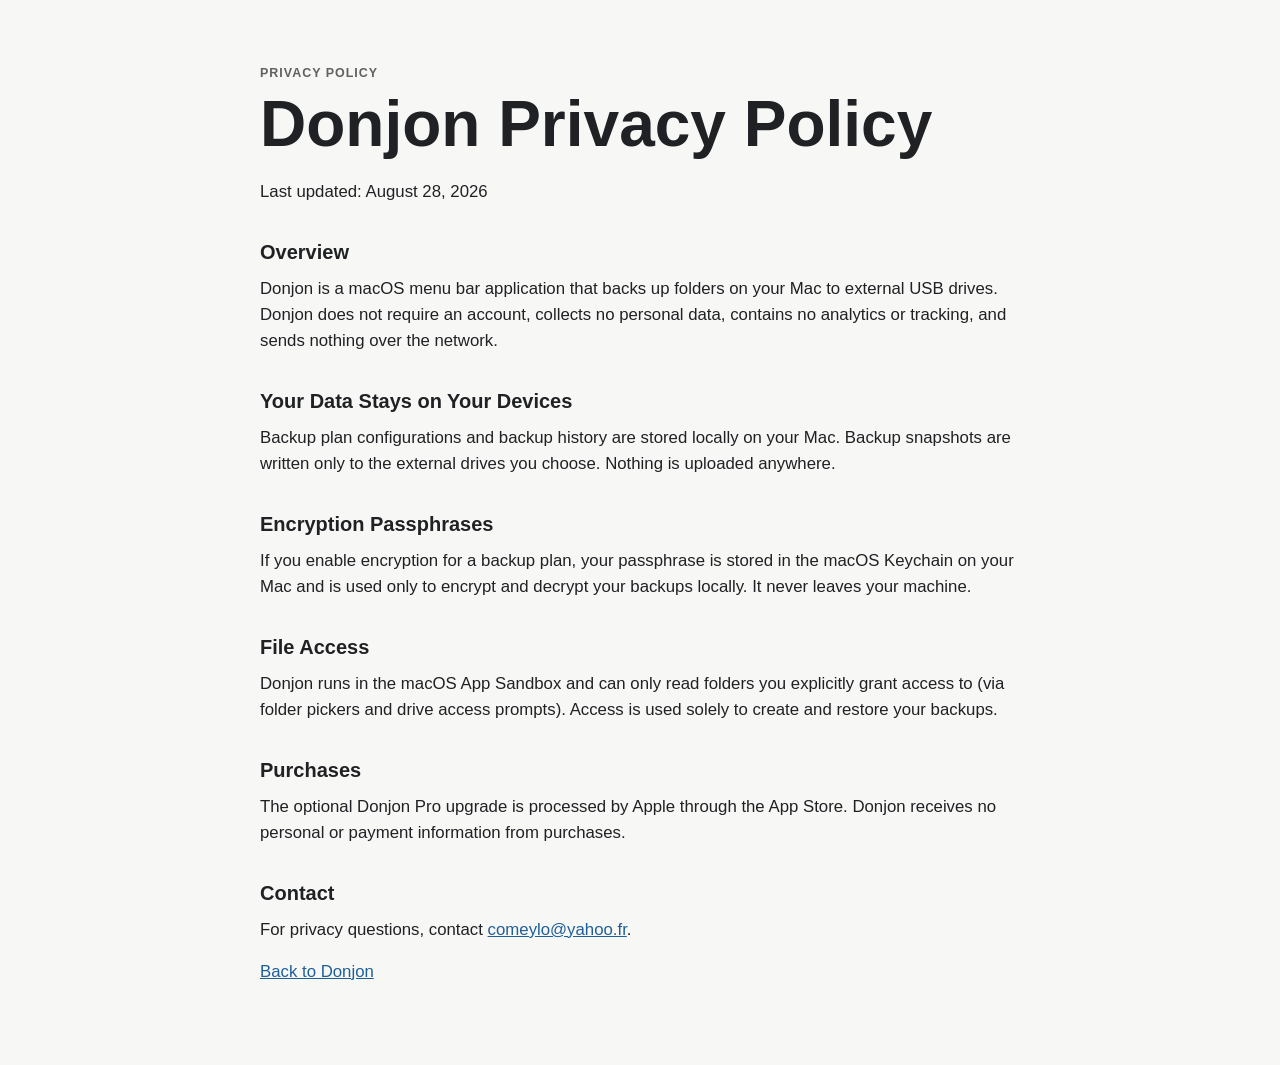
==== privacy.html @ de8a7a45 "Add privacy.html" ====
<!doctype html>
<html lang="en">
<head>
  <meta charset="utf-8">
  <meta name="viewport" content="width=device-width, initial-scale=1">
  <title>Donjon Privacy Policy</title>
  <link rel="stylesheet" href="style.css">
</head>
<body>
  <main class="page">
    <p class="eyebrow">Privacy Policy</p>
    <h1>Donjon Privacy Policy</h1>
    <p>Last updated: August 28, 2026</p>

    <h2>Overview</h2>
    <p>Donjon is a macOS menu bar application that backs up folders on your Mac to external USB drives. Donjon does not require an account, collects no personal data, contains no analytics or tracking, and sends nothing over the network.</p>

    <h2>Your Data Stays on Your Devices</h2>
    <p>Backup plan configurations and backup history are stored locally on your Mac. Backup snapshots are written only to the external drives you choose. Nothing is uploaded anywhere.</p>

    <h2>Encryption Passphrases</h2>
    <p>If you enable encryption for a backup plan, your passphrase is stored in the macOS Keychain on your Mac and is used only to encrypt and decrypt your backups locally. It never leaves your machine.</p>

    <h2>File Access</h2>
    <p>Donjon runs in the macOS App Sandbox and can only read folders you explicitly grant access to (via folder pickers and drive access prompts). Access is used solely to create and restore your backups.</p>

    <h2>Purchases</h2>
    <p>The optional Donjon Pro upgrade is processed by Apple through the App Store. Donjon receives no personal or payment information from purchases.</p>

    <h2>Contact</h2>
    <p>For privacy questions, contact <a href="mailto:comeylo@yahoo.fr">comeylo@yahoo.fr</a>.</p>

    <p><a href="index.html">Back to Donjon</a></p>
  </main>
</body>
</html>
---- style.css ----
* {
  box-sizing: border-box;
}

body {
  margin: 0;
  font-family: -apple-system, BlinkMacSystemFont, "Segoe UI", sans-serif;
  color: #202124;
  background: #f7f7f5;
  line-height: 1.55;
}

.page {
  width: min(760px, calc(100% - 32px));
  margin: 0 auto;
  padding: 64px 0;
}

.eyebrow {
  margin: 0 0 8px;
  color: #616161;
  font-weight: 700;
  text-transform: uppercase;
  letter-spacing: 0.08em;
  font-size: 0.78rem;
}

h1 {
  margin: 0 0 20px;
  font-size: clamp(2.25rem, 6vw, 4rem);
  line-height: 1.05;
}

h2 {
  margin: 32px 0 8px;
  font-size: 1.25rem;
}

p {
  margin: 0 0 16px;
  font-size: 1.05rem;
}

a {
  color: #1f5f99;
}

.links {
  display: flex;
  flex-wrap: wrap;
  gap: 12px;
  margin-top: 28px;
}

.links a {
  display: inline-flex;
  align-items: center;
  min-height: 44px;
  padding: 0 18px;
  border: 1px solid #c8c8c8;
  border-radius: 8px;
  color: #202124;
  background: #fff;
  text-decoration: none;
  font-weight: 700;
}
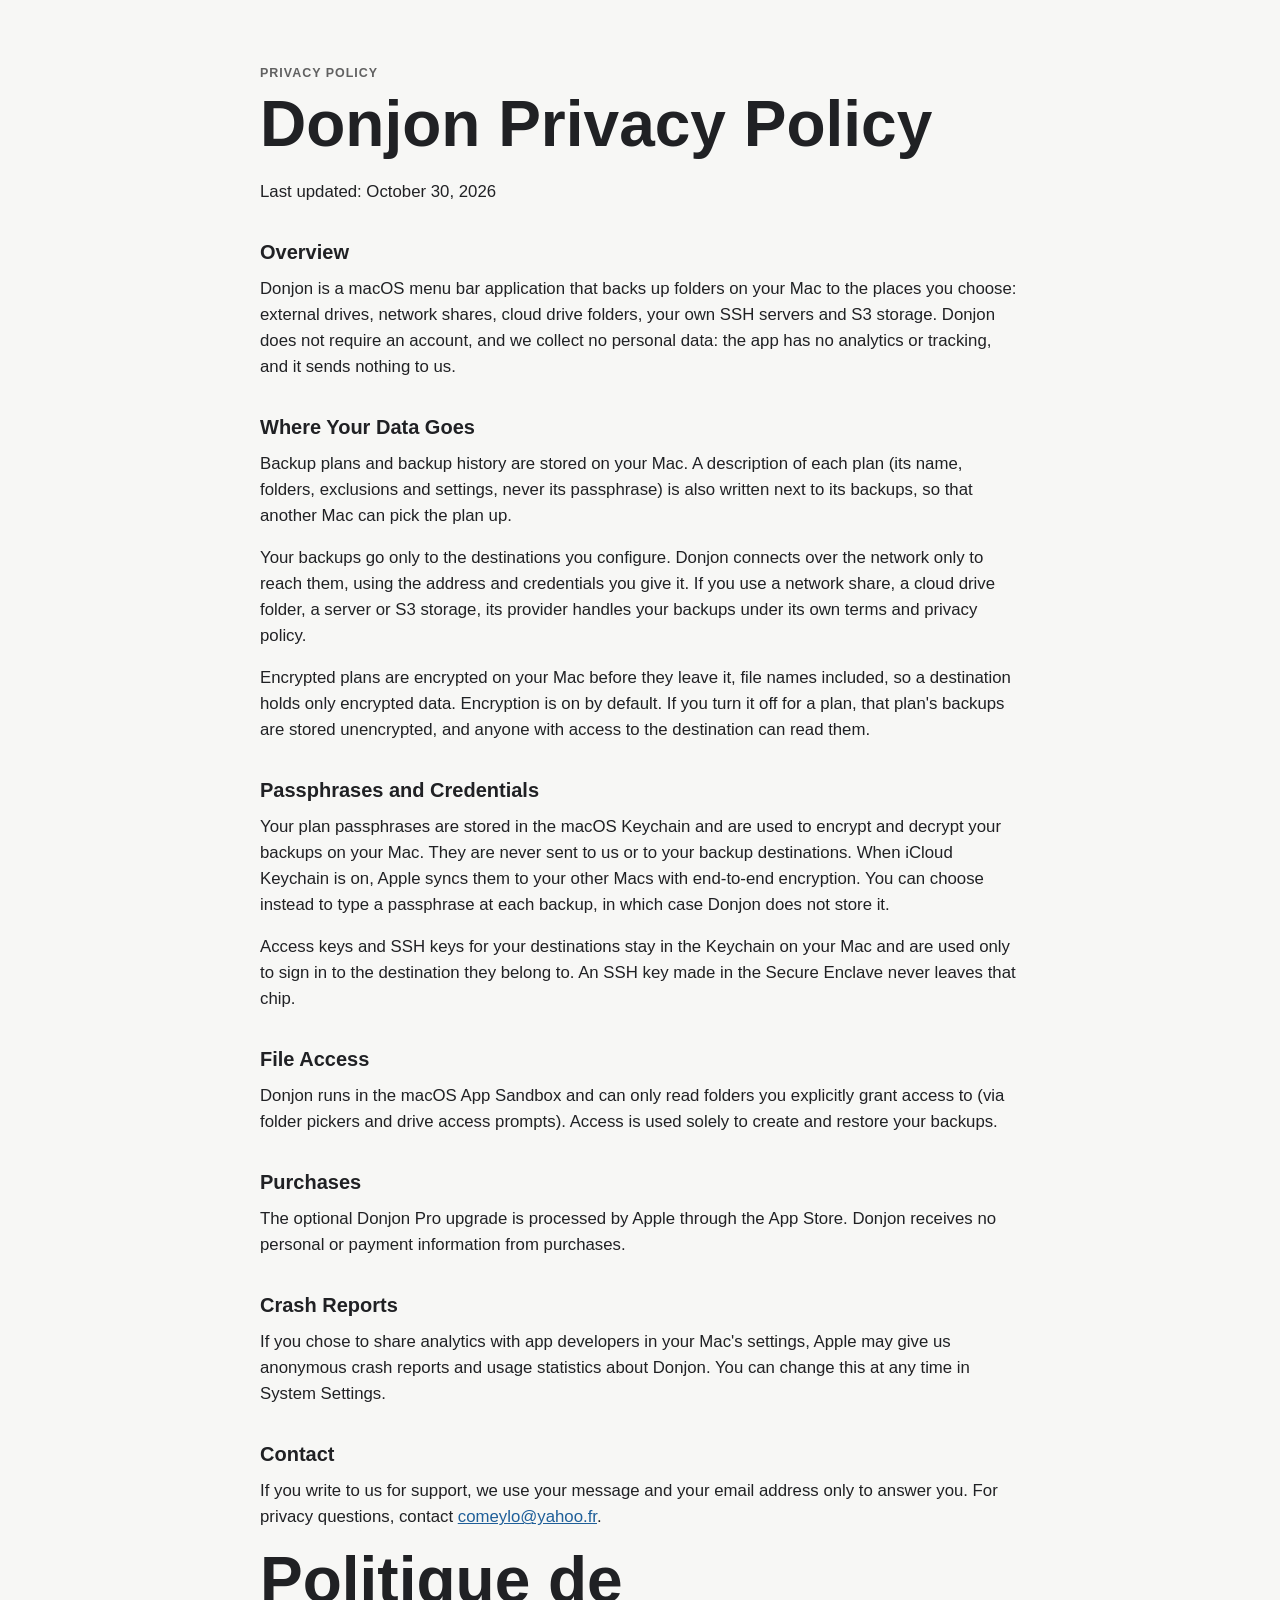
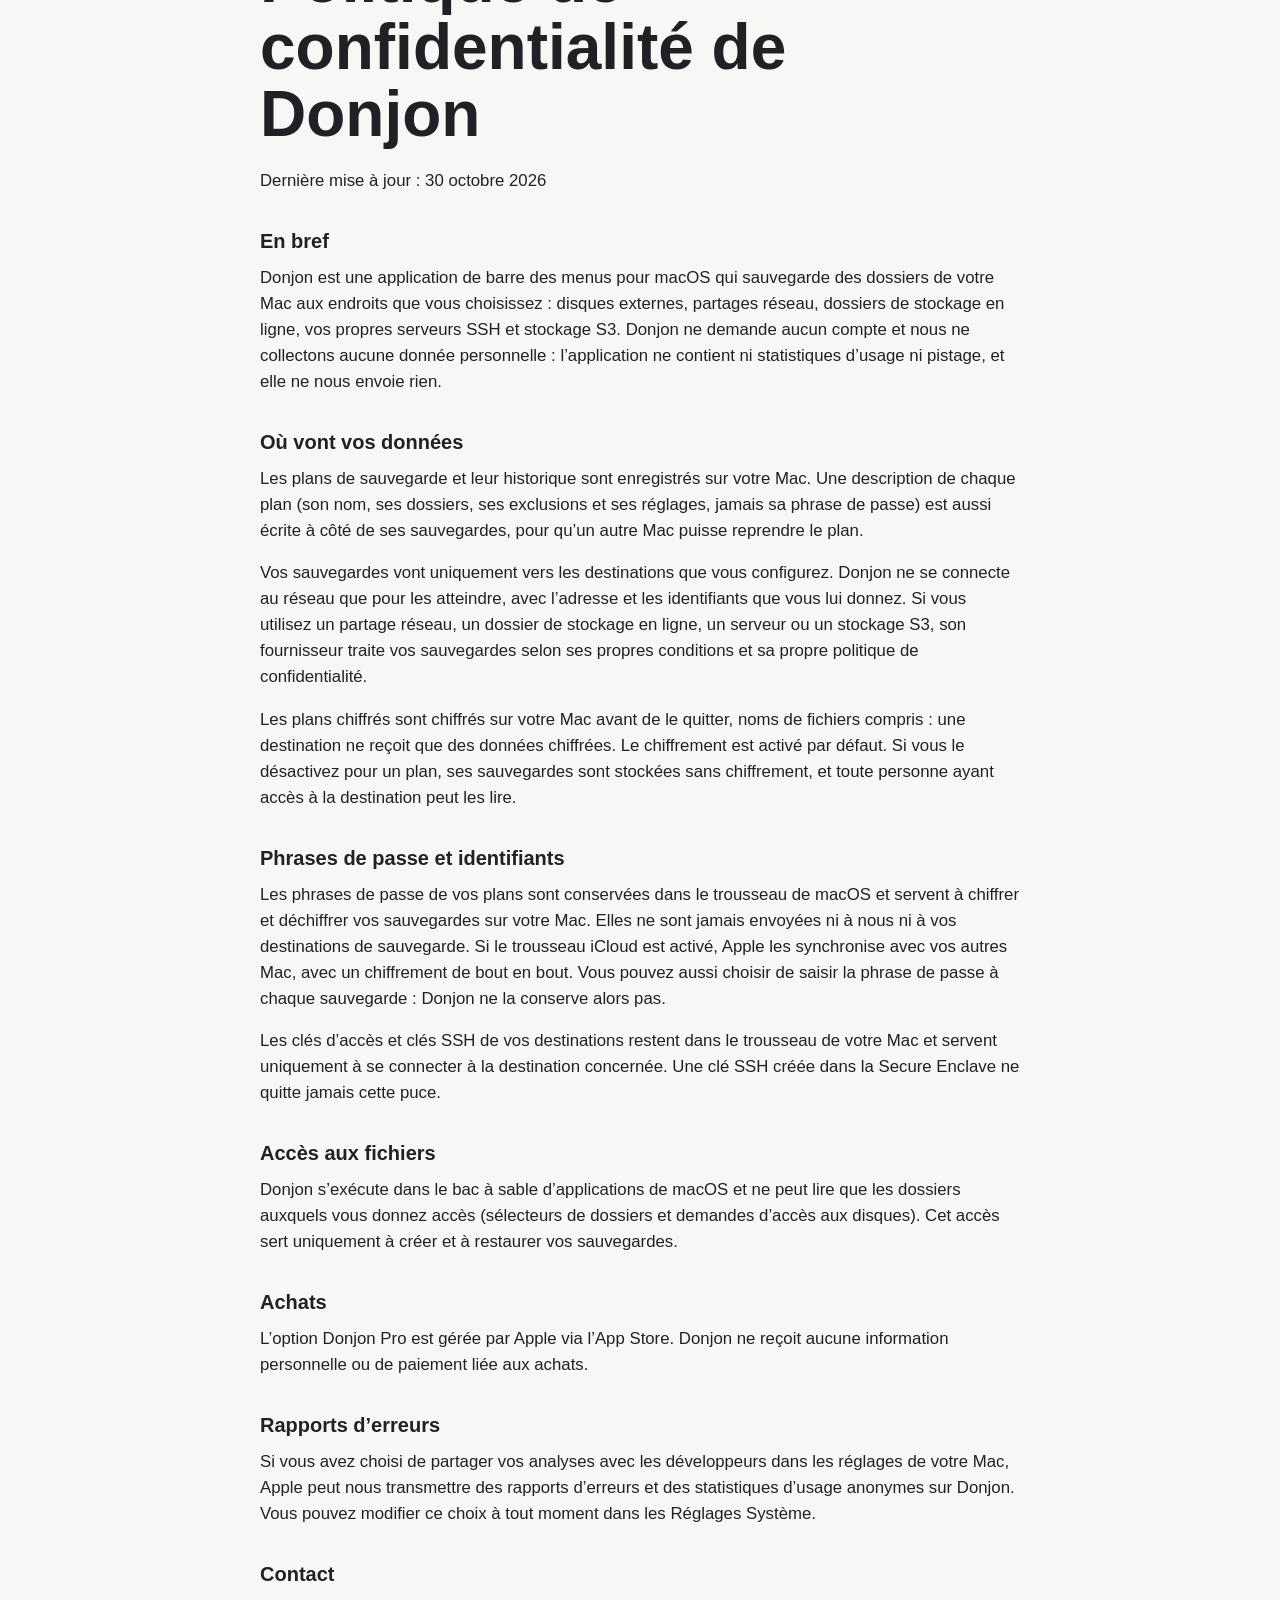
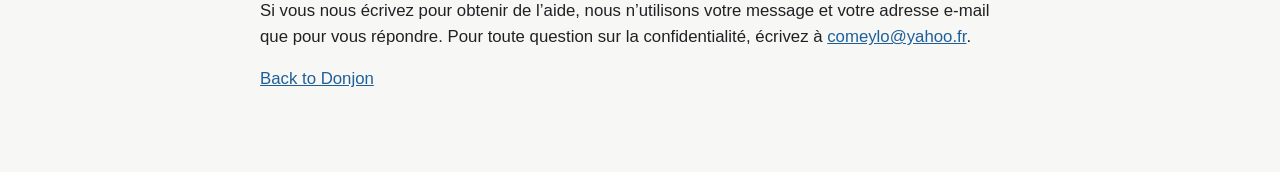
==== commit e3610dcd: "Privacy policy: destinations, iCloud Keychain, credentials (English and French)" ====
--- a/privacy.html
+++ b/privacy.html
@@ -10,16 +10,19 @@
   <main class="page">
     <p class="eyebrow">Privacy Policy</p>
     <h1>Donjon Privacy Policy</h1>
-    <p>Last updated: August 28, 2026</p>
+    <p>Last updated: October 30, 2026</p>
 
     <h2>Overview</h2>
-    <p>Donjon is a macOS menu bar application that backs up folders on your Mac to external USB drives. Donjon does not require an account, collects no personal data, contains no analytics or tracking, and sends nothing over the network.</p>
+    <p>Donjon is a macOS menu bar application that backs up folders on your Mac to the places you choose: external drives, network shares, cloud drive folders, your own SSH servers and S3 storage. Donjon does not require an account, and we collect no personal data: the app has no analytics or tracking, and it sends nothing to us.</p>
 
-    <h2>Your Data Stays on Your Devices</h2>
-    <p>Backup plan configurations and backup history are stored locally on your Mac. Backup snapshots are written only to the external drives you choose. Nothing is uploaded anywhere.</p>
+    <h2>Where Your Data Goes</h2>
+    <p>Backup plans and backup history are stored on your Mac. A description of each plan (its name, folders, exclusions and settings, never its passphrase) is also written next to its backups, so that another Mac can pick the plan up.</p>
+    <p>Your backups go only to the destinations you configure. Donjon connects over the network only to reach them, using the address and credentials you give it. If you use a network share, a cloud drive folder, a server or S3 storage, its provider handles your backups under its own terms and privacy policy.</p>
+    <p>Encrypted plans are encrypted on your Mac before they leave it, file names included, so a destination holds only encrypted data. Encryption is on by default. If you turn it off for a plan, that plan's backups are stored unencrypted, and anyone with access to the destination can read them.</p>
 
-    <h2>Encryption Passphrases</h2>
-    <p>If you enable encryption for a backup plan, your passphrase is stored in the macOS Keychain on your Mac and is used only to encrypt and decrypt your backups locally. It never leaves your machine.</p>
+    <h2>Passphrases and Credentials</h2>
+    <p>Your plan passphrases are stored in the macOS Keychain and are used to encrypt and decrypt your backups on your Mac. They are never sent to us or to your backup destinations. When iCloud Keychain is on, Apple syncs them to your other Macs with end-to-end encryption. You can choose instead to type a passphrase at each backup, in which case Donjon does not store it.</p>
+    <p>Access keys and SSH keys for your destinations stay in the Keychain on your Mac and are used only to sign in to the destination they belong to. An SSH key made in the Secure Enclave never leaves that chip.</p>
 
     <h2>File Access</h2>
     <p>Donjon runs in the macOS App Sandbox and can only read folders you explicitly grant access to (via folder pickers and drive access prompts). Access is used solely to create and restore your backups.</p>
@@ -27,8 +30,40 @@
     <h2>Purchases</h2>
     <p>The optional Donjon Pro upgrade is processed by Apple through the App Store. Donjon receives no personal or payment information from purchases.</p>
 
+    <h2>Crash Reports</h2>
+    <p>If you chose to share analytics with app developers in your Mac's settings, Apple may give us anonymous crash reports and usage statistics about Donjon. You can change this at any time in System Settings.</p>
+
     <h2>Contact</h2>
-    <p>For privacy questions, contact <a href="mailto:comeylo@yahoo.fr">comeylo@yahoo.fr</a>.</p>
+    <p>If you write to us for support, we use your message and your email address only to answer you. For privacy questions, contact <a href="mailto:comeylo@yahoo.fr">comeylo@yahoo.fr</a>.</p>
+
+    <section lang="fr">
+      <h1>Politique de confidentialité de Donjon</h1>
+      <p>Dernière mise à jour : 30 octobre 2026</p>
+
+      <h2>En bref</h2>
+      <p>Donjon est une application de barre des menus pour macOS qui sauvegarde des dossiers de votre Mac aux endroits que vous choisissez : disques externes, partages réseau, dossiers de stockage en ligne, vos propres serveurs SSH et stockage S3. Donjon ne demande aucun compte et nous ne collectons aucune donnée personnelle : l’application ne contient ni statistiques d’usage ni pistage, et elle ne nous envoie rien.</p>
+
+      <h2>Où vont vos données</h2>
+      <p>Les plans de sauvegarde et leur historique sont enregistrés sur votre Mac. Une description de chaque plan (son nom, ses dossiers, ses exclusions et ses réglages, jamais sa phrase de passe) est aussi écrite à côté de ses sauvegardes, pour qu’un autre Mac puisse reprendre le plan.</p>
+      <p>Vos sauvegardes vont uniquement vers les destinations que vous configurez. Donjon ne se connecte au réseau que pour les atteindre, avec l’adresse et les identifiants que vous lui donnez. Si vous utilisez un partage réseau, un dossier de stockage en ligne, un serveur ou un stockage S3, son fournisseur traite vos sauvegardes selon ses propres conditions et sa propre politique de confidentialité.</p>
+      <p>Les plans chiffrés sont chiffrés sur votre Mac avant de le quitter, noms de fichiers compris : une destination ne reçoit que des données chiffrées. Le chiffrement est activé par défaut. Si vous le désactivez pour un plan, ses sauvegardes sont stockées sans chiffrement, et toute personne ayant accès à la destination peut les lire.</p>
+
+      <h2>Phrases de passe et identifiants</h2>
+      <p>Les phrases de passe de vos plans sont conservées dans le trousseau de macOS et servent à chiffrer et déchiffrer vos sauvegardes sur votre Mac. Elles ne sont jamais envoyées ni à nous ni à vos destinations de sauvegarde. Si le trousseau iCloud est activé, Apple les synchronise avec vos autres Mac, avec un chiffrement de bout en bout. Vous pouvez aussi choisir de saisir la phrase de passe à chaque sauvegarde : Donjon ne la conserve alors pas.</p>
+      <p>Les clés d’accès et clés SSH de vos destinations restent dans le trousseau de votre Mac et servent uniquement à se connecter à la destination concernée. Une clé SSH créée dans la Secure Enclave ne quitte jamais cette puce.</p>
+
+      <h2>Accès aux fichiers</h2>
+      <p>Donjon s’exécute dans le bac à sable d’applications de macOS et ne peut lire que les dossiers auxquels vous donnez accès (sélecteurs de dossiers et demandes d’accès aux disques). Cet accès sert uniquement à créer et à restaurer vos sauvegardes.</p>
+
+      <h2>Achats</h2>
+      <p>L’option Donjon Pro est gérée par Apple via l’App Store. Donjon ne reçoit aucune information personnelle ou de paiement liée aux achats.</p>
+
+      <h2>Rapports d’erreurs</h2>
+      <p>Si vous avez choisi de partager vos analyses avec les développeurs dans les réglages de votre Mac, Apple peut nous transmettre des rapports d’erreurs et des statistiques d’usage anonymes sur Donjon. Vous pouvez modifier ce choix à tout moment dans les Réglages Système.</p>
+
+      <h2>Contact</h2>
+      <p>Si vous nous écrivez pour obtenir de l’aide, nous n’utilisons votre message et votre adresse e-mail que pour vous répondre. Pour toute question sur la confidentialité, écrivez à <a href="mailto:comeylo@yahoo.fr">comeylo@yahoo.fr</a>.</p>
+    </section>
 
     <p><a href="index.html">Back to Donjon</a></p>
   </main>
